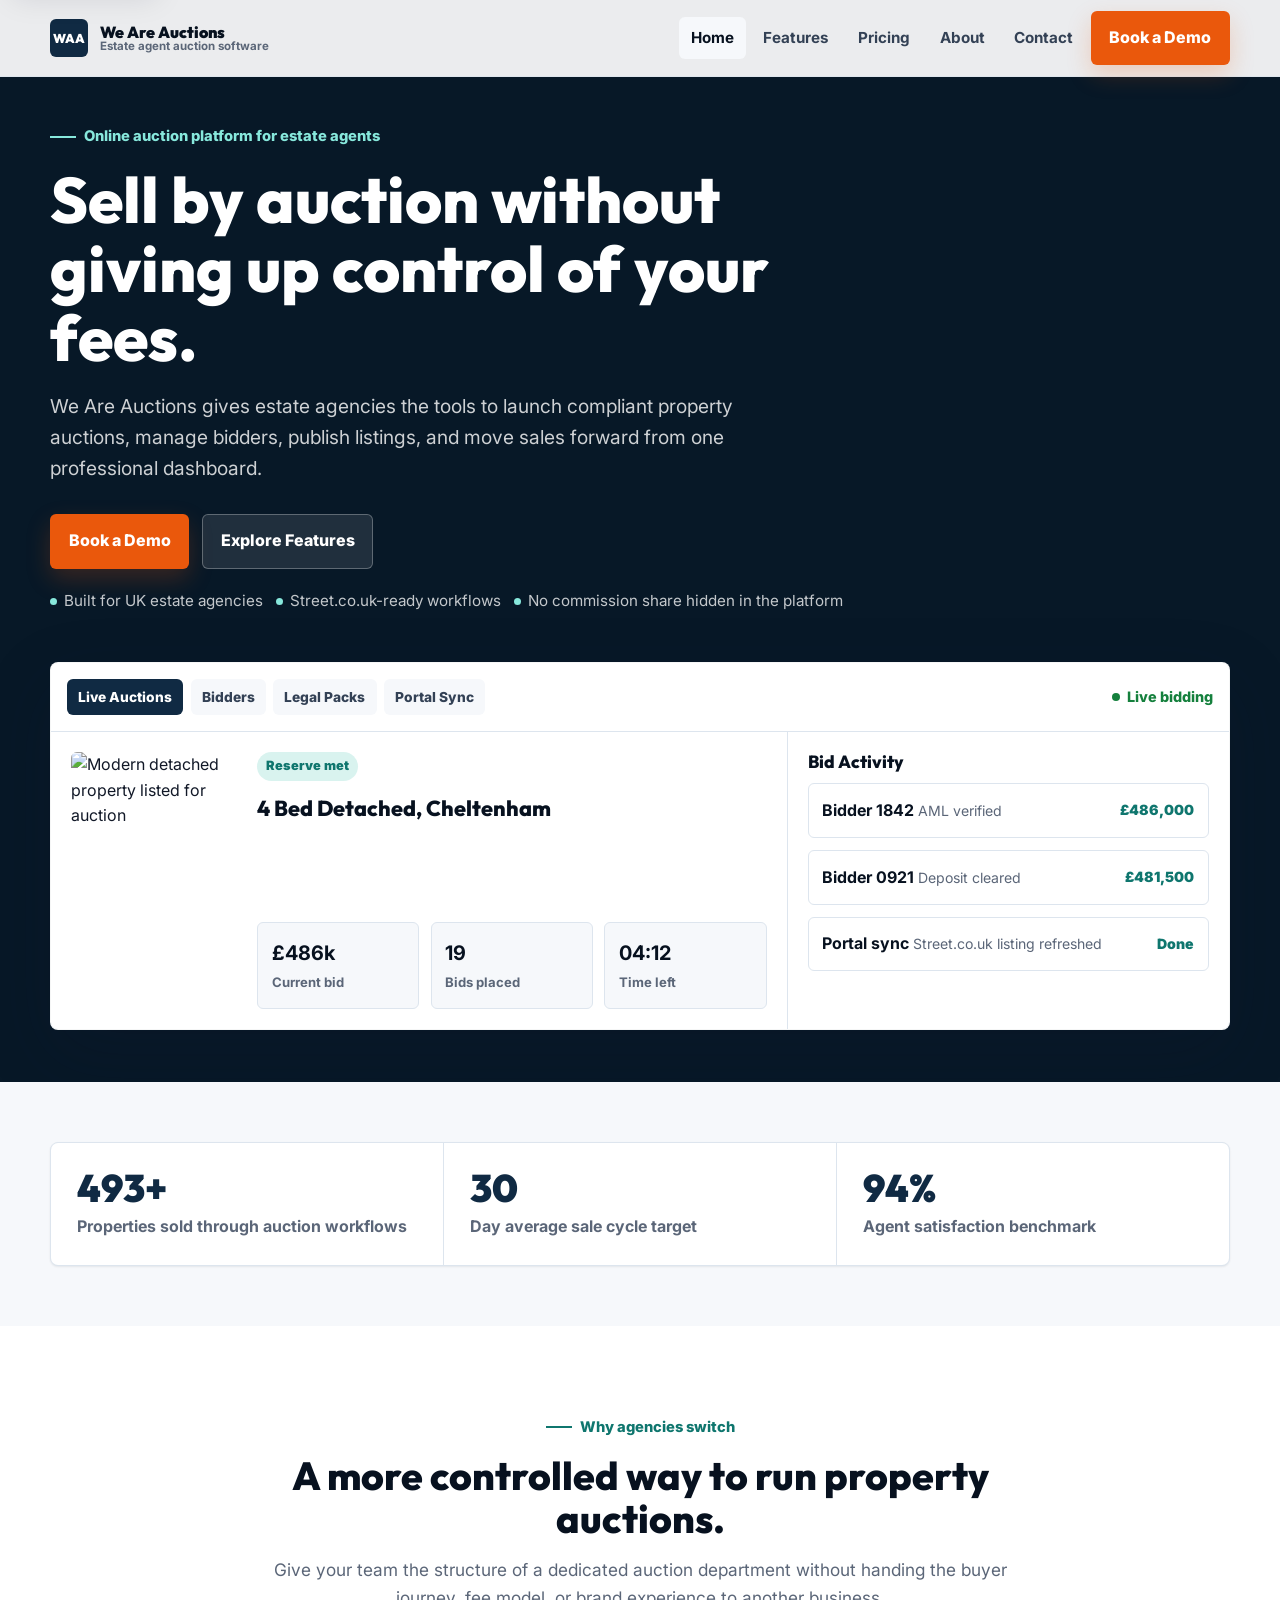
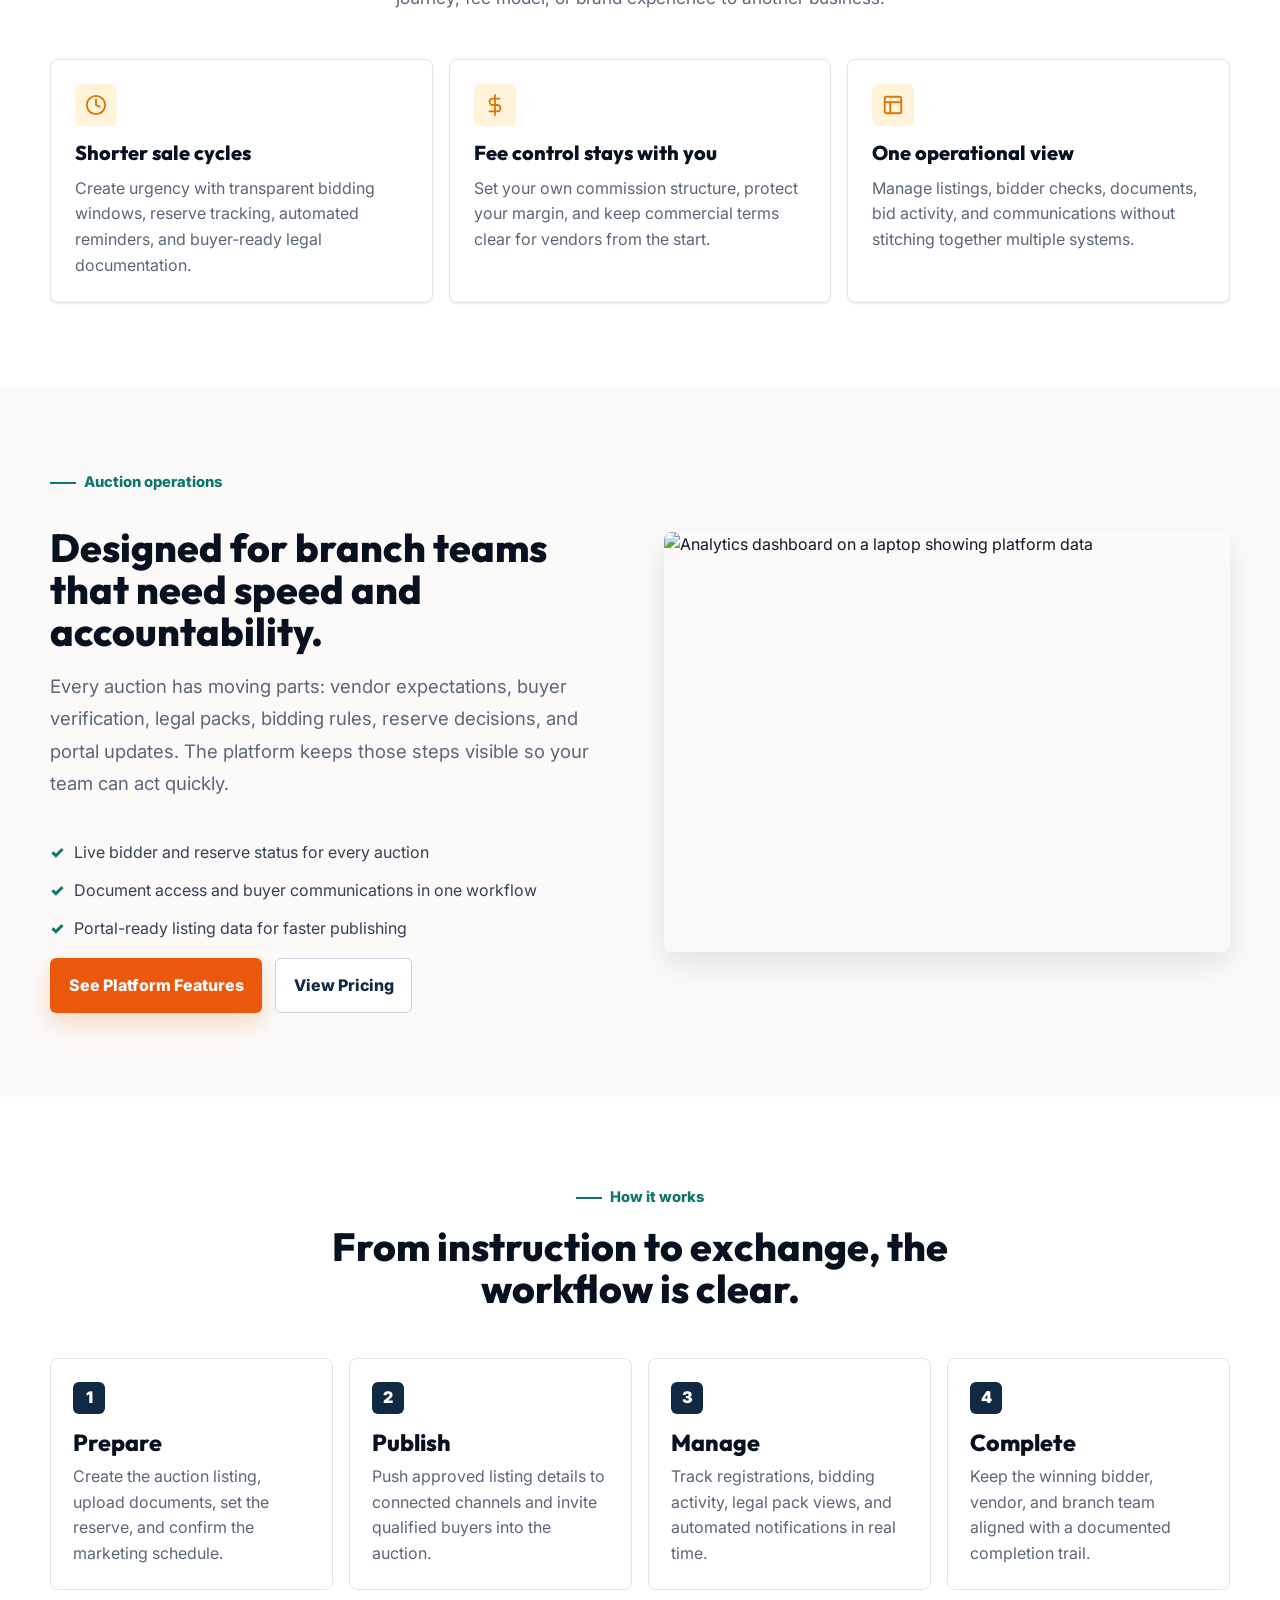
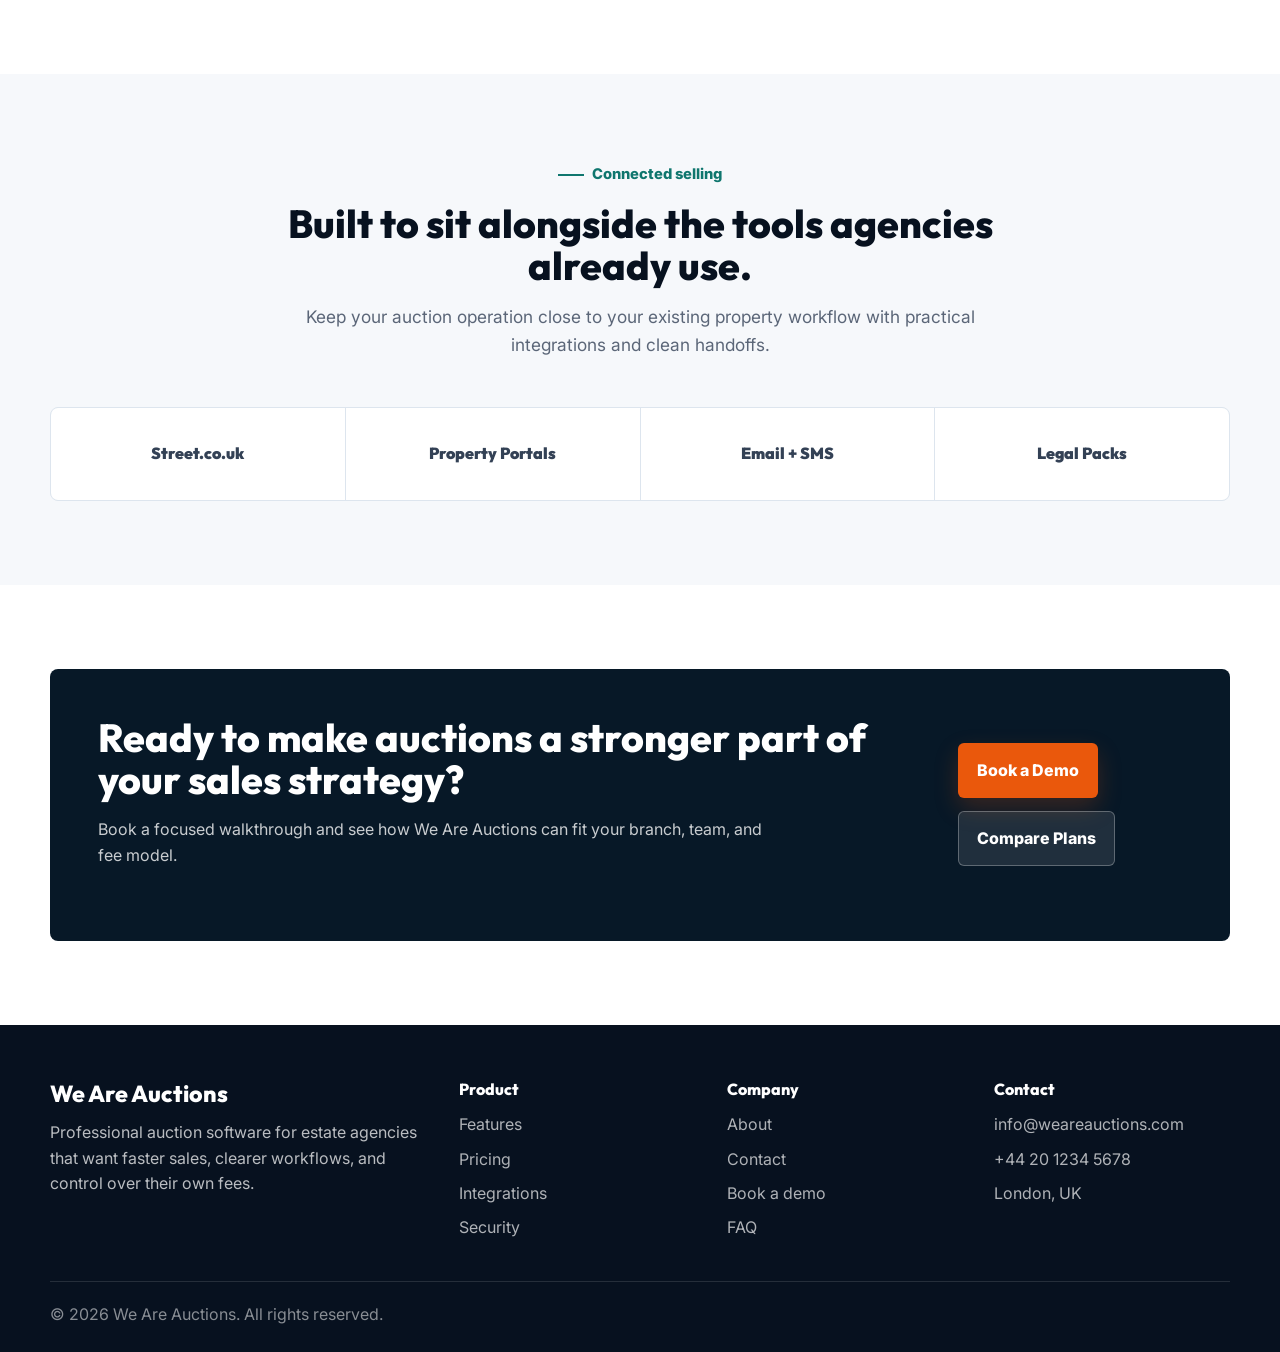
==== index.html @ 8d029fe8 "Redesign static website" ====
<!DOCTYPE html>
<html lang="en">
<head>
  <meta charset="UTF-8">
  <meta name="viewport" content="width=device-width, initial-scale=1.0">
  <meta name="description" content="We Are Auctions is a professional online auction platform for estate agents who want faster property sales, complete fee control, and simpler auction management.">
  <meta name="keywords" content="property auctions, estate agents, online auctions, real estate, property sales">
  <meta name="author" content="We Are Auctions">

  <meta property="og:type" content="website">
  <meta property="og:url" content="https://weareauctions.com/">
  <meta property="og:title" content="We Are Auctions - Property Auction Platform for Estate Agents">
  <meta property="og:description" content="Sell properties faster with an online auction platform built for modern estate agencies.">
  <meta property="og:image" content="https://weareauctions.com/assets/images/og-image.jpg">

  <meta name="twitter:card" content="summary_large_image">
  <meta name="twitter:title" content="We Are Auctions - Property Auction Platform">
  <meta name="twitter:description" content="Auction software for estate agents who want speed, control, and transparent fees.">
  <meta name="twitter:image" content="https://weareauctions.com/assets/images/og-image.jpg">

  <title>We Are Auctions - Property Auction Platform for Estate Agents</title>

  <link rel="icon" type="image/png" href="assets/images/favicon.png">
  <link rel="preconnect" href="https://fonts.googleapis.com">
  <link rel="preconnect" href="https://fonts.gstatic.com" crossorigin>
  <link href="https://fonts.googleapis.com/css2?family=Inter:wght@400;500;600;700;800&amp;family=Outfit:wght@700;800;900&amp;display=swap" rel="stylesheet">
  <link rel="stylesheet" href="assets/css/styles.css">
</head>
<body>
  <a class="skip-link" href="#main">Skip to content</a>

  <nav class="navbar" aria-label="Primary navigation">
    <div class="navbar-container">
      <a href="index.html" class="logo" aria-label="We Are Auctions home">
        <span class="logo-mark">WAA</span>
        <span class="logo-text">We Are Auctions <span>Estate agent auction software</span></span>
      </a>

      <button class="mobile-menu-toggle" aria-controls="primary-navigation" aria-expanded="false" aria-label="Open menu">
        <svg xmlns="http://www.w3.org/2000/svg" viewBox="0 0 24 24" fill="none" stroke="currentColor" stroke-width="2" stroke-linecap="round" stroke-linejoin="round" aria-hidden="true">
          <line x1="3" y1="6" x2="21" y2="6"></line>
          <line x1="3" y1="12" x2="21" y2="12"></line>
          <line x1="3" y1="18" x2="21" y2="18"></line>
        </svg>
      </button>

      <ul id="primary-navigation" class="nav-menu">
        <li class="nav-mobile-header">
          <a href="index.html" class="logo" aria-label="We Are Auctions home">
            <span class="logo-mark">WAA</span>
            <span class="logo-text">We Are Auctions <span>Estate agent auction software</span></span>
          </a>
          <button class="mobile-menu-close" aria-label="Close menu">
            <svg xmlns="http://www.w3.org/2000/svg" viewBox="0 0 24 24" fill="none" stroke="currentColor" stroke-width="2" stroke-linecap="round" stroke-linejoin="round" aria-hidden="true">
              <line x1="18" y1="6" x2="6" y2="18"></line>
              <line x1="6" y1="6" x2="18" y2="18"></line>
            </svg>
          </button>
        </li>
        <li><a href="index.html" class="nav-link" aria-current="page">Home</a></li>
        <li><a href="features.html" class="nav-link">Features</a></li>
        <li><a href="pricing.html" class="nav-link">Pricing</a></li>
        <li><a href="about.html" class="nav-link">About</a></li>
        <li><a href="contact.html" class="nav-link">Contact</a></li>
        <li><a href="contact.html" class="cta-button">Book a Demo</a></li>
      </ul>
    </div>
  </nav>

  <main id="main">
    <section class="hero home-hero">
      <div class="container">
        <div class="hero-copy">
          <span class="eyebrow">Online auction platform for estate agents</span>
          <h1>Sell by auction without giving up control of your fees.</h1>
          <p>We Are Auctions gives estate agencies the tools to launch compliant property auctions, manage bidders, publish listings, and move sales forward from one professional dashboard.</p>
          <div class="button-row hero-actions">
            <a href="contact.html" class="btn-primary">Book a Demo</a>
            <a href="features.html" class="btn-secondary on-dark">Explore Features</a>
          </div>
          <div class="hero-proof" aria-label="Platform highlights">
            <span>Built for UK estate agencies</span>
            <span>Street.co.uk-ready workflows</span>
            <span>No commission share hidden in the platform</span>
          </div>
        </div>

        <div class="auction-console reveal" aria-label="Auction management dashboard preview">
          <div class="console-topbar">
            <div class="console-tabs" aria-label="Dashboard tabs">
              <span class="console-tab active">Live Auctions</span>
              <span class="console-tab">Bidders</span>
              <span class="console-tab">Legal Packs</span>
              <span class="console-tab">Portal Sync</span>
            </div>
            <span class="console-status">Live bidding</span>
          </div>
          <div class="console-grid">
            <div class="console-panel">
              <div class="property-summary">
                <img src="https://images.unsplash.com/photo-1564013799919-ab600027ffc6?auto=format&amp;fit=crop&amp;w=700&amp;q=80" alt="Modern detached property listed for auction" loading="lazy">
                <div class="property-meta">
                  <span class="status-pill">Reserve met</span>
                  <div>
                    <h3>4 Bed Detached, Cheltenham</h3>
                    <p class="lead">28 verified bidders watching. Legal pack approved and buyer reminders scheduled.</p>
                  </div>
                  <div class="console-metrics">
                    <div class="console-metric">
                      <strong>£486k</strong>
                      <span>Current bid</span>
                    </div>
                    <div class="console-metric">
                      <strong>19</strong>
                      <span>Bids placed</span>
                    </div>
                    <div class="console-metric">
                      <strong>04:12</strong>
                      <span>Time left</span>
                    </div>
                  </div>
                </div>
              </div>
            </div>
            <div class="console-panel">
              <div class="bid-feed">
                <h3>Bid Activity</h3>
                <div class="bid-row">
                  <div>
                    <strong>Bidder 1842</strong>
                    <span>AML verified</span>
                  </div>
                  <span class="amount">£486,000</span>
                </div>
                <div class="bid-row">
                  <div>
                    <strong>Bidder 0921</strong>
                    <span>Deposit cleared</span>
                  </div>
                  <span class="amount">£481,500</span>
                </div>
                <div class="bid-row">
                  <div>
                    <strong>Portal sync</strong>
                    <span>Street.co.uk listing refreshed</span>
                  </div>
                  <span class="amount">Done</span>
                </div>
              </div>
            </div>
          </div>
        </div>
      </div>
    </section>

    <section class="section-tight section-soft" aria-label="Performance highlights">
      <div class="container">
        <div class="metrics-strip">
          <div class="stat-item">
            <span class="stat-number" data-count="500" data-suffix="+">0</span>
            <span class="stat-label">Properties sold through auction workflows</span>
          </div>
          <div class="stat-item">
            <span class="stat-number" data-count="30">0</span>
            <span class="stat-label">Day average sale cycle target</span>
          </div>
          <div class="stat-item">
            <span class="stat-number" data-count="95" data-suffix="%">0</span>
            <span class="stat-label">Agent satisfaction benchmark</span>
          </div>
        </div>
      </div>
    </section>

    <section class="section">
      <div class="container">
        <div class="section-header">
          <span class="eyebrow">Why agencies switch</span>
          <h2>A more controlled way to run property auctions.</h2>
          <p>Give your team the structure of a dedicated auction department without handing the buyer journey, fee model, or brand experience to another business.</p>
        </div>

        <div class="value-props">
          <article class="value-card">
            <div class="value-icon" aria-hidden="true">
              <svg xmlns="http://www.w3.org/2000/svg" viewBox="0 0 24 24" fill="none" stroke="currentColor" stroke-width="2" stroke-linecap="round" stroke-linejoin="round">
                <circle cx="12" cy="12" r="10"></circle>
                <polyline points="12 6 12 12 16 14"></polyline>
              </svg>
            </div>
            <h3>Shorter sale cycles</h3>
            <p>Create urgency with transparent bidding windows, reserve tracking, automated reminders, and buyer-ready legal documentation.</p>
          </article>

          <article class="value-card">
            <div class="value-icon" aria-hidden="true">
              <svg xmlns="http://www.w3.org/2000/svg" viewBox="0 0 24 24" fill="none" stroke="currentColor" stroke-width="2" stroke-linecap="round" stroke-linejoin="round">
                <line x1="12" y1="1" x2="12" y2="23"></line>
                <path d="M17 5H9.5a3.5 3.5 0 0 0 0 7h5a3.5 3.5 0 0 1 0 7H6"></path>
              </svg>
            </div>
            <h3>Fee control stays with you</h3>
            <p>Set your own commission structure, protect your margin, and keep commercial terms clear for vendors from the start.</p>
          </article>

          <article class="value-card">
            <div class="value-icon" aria-hidden="true">
              <svg xmlns="http://www.w3.org/2000/svg" viewBox="0 0 24 24" fill="none" stroke="currentColor" stroke-width="2" stroke-linecap="round" stroke-linejoin="round">
                <rect x="3" y="3" width="18" height="18" rx="2"></rect>
                <line x1="3" y1="9" x2="21" y2="9"></line>
                <line x1="9" y1="21" x2="9" y2="9"></line>
              </svg>
            </div>
            <h3>One operational view</h3>
            <p>Manage listings, bidder checks, documents, bid activity, and communications without stitching together multiple systems.</p>
          </article>
        </div>
      </div>
    </section>

    <section class="section section-warm">
      <div class="container">
        <div class="split-grid">
          <div class="stack">
            <span class="eyebrow">Auction operations</span>
            <h2>Designed for branch teams that need speed and accountability.</h2>
            <p class="lead">Every auction has moving parts: vendor expectations, buyer verification, legal packs, bidding rules, reserve decisions, and portal updates. The platform keeps those steps visible so your team can act quickly.</p>
            <ul class="proof-list">
              <li>Live bidder and reserve status for every auction</li>
              <li>Document access and buyer communications in one workflow</li>
              <li>Portal-ready listing data for faster publishing</li>
            </ul>
            <div class="button-row">
              <a href="features.html" class="btn-primary">See Platform Features</a>
              <a href="pricing.html" class="btn-secondary">View Pricing</a>
            </div>
          </div>
          <div class="image-frame reveal">
            <img src="https://images.unsplash.com/photo-1551288049-bebda4e38f71?auto=format&amp;fit=crop&amp;w=1000&amp;q=80" alt="Analytics dashboard on a laptop showing platform data" loading="lazy">
          </div>
        </div>
      </div>
    </section>

    <section class="section">
      <div class="container">
        <div class="section-header">
          <span class="eyebrow">How it works</span>
          <h2>From instruction to exchange, the workflow is clear.</h2>
        </div>

        <div class="process-grid">
          <article class="process-step">
            <h3>Prepare</h3>
            <p>Create the auction listing, upload documents, set the reserve, and confirm the marketing schedule.</p>
          </article>
          <article class="process-step">
            <h3>Publish</h3>
            <p>Push approved listing details to connected channels and invite qualified buyers into the auction.</p>
          </article>
          <article class="process-step">
            <h3>Manage</h3>
            <p>Track registrations, bidding activity, legal pack views, and automated notifications in real time.</p>
          </article>
          <article class="process-step">
            <h3>Complete</h3>
            <p>Keep the winning bidder, vendor, and branch team aligned with a documented completion trail.</p>
          </article>
        </div>
      </div>
    </section>

    <section class="section section-soft">
      <div class="container">
        <div class="section-header">
          <span class="eyebrow">Connected selling</span>
          <h2>Built to sit alongside the tools agencies already use.</h2>
          <p>Keep your auction operation close to your existing property workflow with practical integrations and clean handoffs.</p>
        </div>
        <div class="logo-row" aria-label="Integration areas">
          <div class="logo-tile">Street.co.uk</div>
          <div class="logo-tile">Property Portals</div>
          <div class="logo-tile">Email + SMS</div>
          <div class="logo-tile">Legal Packs</div>
        </div>
      </div>
    </section>

    <section class="section">
      <div class="container">
        <div class="cta-band split">
          <div>
            <h2>Ready to make auctions a stronger part of your sales strategy?</h2>
            <p>Book a focused walkthrough and see how We Are Auctions can fit your branch, team, and fee model.</p>
          </div>
          <div class="button-row">
            <a href="contact.html" class="btn-primary">Book a Demo</a>
            <a href="pricing.html" class="btn-secondary on-dark">Compare Plans</a>
          </div>
        </div>
      </div>
    </section>
  </main>

  <footer>
    <div class="footer-container">
      <div class="footer-content">
        <div class="footer-brand">
          <h3>We Are Auctions</h3>
          <p>Professional auction software for estate agencies that want faster sales, clearer workflows, and control over their own fees.</p>
        </div>

        <div class="footer-section">
          <h4>Product</h4>
          <ul class="footer-links">
            <li><a href="features.html">Features</a></li>
            <li><a href="pricing.html">Pricing</a></li>
            <li><a href="features.html#integrations">Integrations</a></li>
            <li><a href="features.html#security">Security</a></li>
          </ul>
        </div>

        <div class="footer-section">
          <h4>Company</h4>
          <ul class="footer-links">
            <li><a href="about.html">About</a></li>
            <li><a href="contact.html">Contact</a></li>
            <li><a href="contact.html">Book a demo</a></li>
            <li><a href="pricing.html#faq">FAQ</a></li>
          </ul>
        </div>

        <div class="footer-section">
          <h4>Contact</h4>
          <ul class="footer-links">
            <li><a href="mailto:info@weareauctions.com">info@weareauctions.com</a></li>
            <li><a href="tel:+442012345678">+44 20 1234 5678</a></li>
            <li><a href="contact.html">London, UK</a></li>
          </ul>
        </div>
      </div>

      <div class="footer-bottom">
        <p>&copy; 2026 We Are Auctions. All rights reserved.</p>
      </div>
    </div>
  </footer>

  <script src="assets/js/main.js"></script>
</body>
</html>
---- assets/css/styles.css ----
/* ===================================
   We Are Auctions - Redesigned Website
   =================================== */

:root {
  --ink: #111827;
  --ink-strong: #07111f;
  --muted: #5b6678;
  --muted-strong: #334155;
  --surface: #ffffff;
  --surface-soft: #f6f8fb;
  --surface-warm: #fbfaf8;
  --line: #dde5ee;
  --line-strong: #c8d3df;
  --navy: #102a43;
  --navy-deep: #071827;
  --blue: #2563eb;
  --teal: #0f766e;
  --teal-soft: #d9f3ef;
  --amber: #d97706;
  --amber-soft: #fff4da;
  --coral: #ea580c;
  --danger: #dc2626;
  --success: #15803d;
  --shadow-sm: 0 1px 2px rgba(15, 23, 42, 0.08);
  --shadow-md: 0 12px 30px rgba(15, 23, 42, 0.10);
  --shadow-lg: 0 24px 70px rgba(15, 23, 42, 0.18);
  --radius: 8px;
  --radius-sm: 6px;
  --container: 1180px;
}

* {
  box-sizing: border-box;
}

html {
  scroll-behavior: smooth;
}

body {
  margin: 0;
  background: var(--surface);
  color: var(--ink);
  font-family: "Inter", -apple-system, BlinkMacSystemFont, "Segoe UI", sans-serif;
  font-size: 16px;
  line-height: 1.6;
  overflow-x: hidden;
}

body.menu-open {
  overflow: hidden;
}

img,
svg {
  display: block;
}

img {
  max-width: 100%;
  height: auto;
}

a {
  color: inherit;
}

button,
input,
textarea {
  font: inherit;
}

:focus-visible {
  outline: 3px solid rgba(37, 99, 235, 0.45);
  outline-offset: 3px;
}

h1,
h2,
h3,
h4,
h5,
h6 {
  margin: 0;
  color: var(--ink-strong);
  font-family: "Outfit", "Inter", sans-serif;
  font-weight: 800;
  line-height: 1.08;
}

h1 {
  max-width: 880px;
  font-size: 4rem;
}

h2 {
  font-size: 2.45rem;
}

h3 {
  font-size: 1.45rem;
}

p {
  margin: 0;
}

ul,
ol {
  margin: 0;
  padding: 0;
}

.skip-link {
  position: fixed;
  top: 0.75rem;
  left: 0.75rem;
  z-index: 2000;
  transform: translateY(-150%);
  background: var(--surface);
  color: var(--ink);
  padding: 0.75rem 1rem;
  border: 1px solid var(--line);
  border-radius: var(--radius-sm);
  box-shadow: var(--shadow-md);
}

.skip-link:focus {
  transform: translateY(0);
}

.container {
  width: min(100% - 2rem, var(--container));
  margin: 0 auto;
}

.section {
  padding: 5.25rem 0;
}

.section-tight {
  padding: 3.75rem 0;
}

.section-soft {
  background: var(--surface-soft);
}

.section-warm {
  background: var(--surface-warm);
}

.section-dark {
  background: var(--navy-deep);
  color: rgba(255, 255, 255, 0.82);
}

.section-dark h2,
.section-dark h3 {
  color: #ffffff;
}

.section-header {
  max-width: 760px;
  margin: 0 auto 3rem;
  text-align: center;
}

.section-header.align-left {
  margin-right: 0;
  margin-left: 0;
  text-align: left;
}

.section-header p {
  margin-top: 1rem;
  color: var(--muted);
  font-size: 1.08rem;
}

.section-dark .section-header p {
  color: rgba(255, 255, 255, 0.72);
}

.eyebrow {
  display: inline-flex;
  align-items: center;
  gap: 0.5rem;
  margin-bottom: 1rem;
  color: var(--teal);
  font-size: 0.92rem;
  font-weight: 800;
}

.eyebrow::before {
  content: "";
  width: 26px;
  height: 2px;
  background: currentColor;
}

.hero .eyebrow,
.page-hero .eyebrow,
.section-dark .eyebrow {
  color: #87e8dc;
}

.lead {
  color: var(--muted);
  font-size: 1.16rem;
  line-height: 1.75;
}

.text-center {
  text-align: center;
}

.narrow {
  max-width: 760px;
}

.stack {
  display: grid;
  gap: 1rem;
}

.button-row {
  display: flex;
  flex-wrap: wrap;
  gap: 0.8rem;
}

.btn-primary,
.btn-secondary,
.btn-quiet,
.cta-button,
.submit-button {
  min-height: 44px;
  display: inline-flex;
  align-items: center;
  justify-content: center;
  gap: 0.5rem;
  border-radius: var(--radius-sm);
  border: 1px solid transparent;
  padding: 0.85rem 1.1rem;
  font-weight: 800;
  text-decoration: none;
  cursor: pointer;
  transition: transform 180ms ease, box-shadow 180ms ease, background-color 180ms ease, border-color 180ms ease, color 180ms ease;
}

.btn-primary,
.cta-button,
.submit-button {
  background: var(--coral);
  color: #ffffff;
  box-shadow: 0 10px 24px rgba(234, 88, 12, 0.22);
}

.btn-primary:hover,
.cta-button:hover,
.submit-button:hover {
  transform: translateY(-1px);
  background: #c84b0b;
  box-shadow: 0 14px 30px rgba(234, 88, 12, 0.28);
}

.btn-secondary {
  background: #ffffff;
  color: var(--navy);
  border-color: var(--line-strong);
}

.btn-secondary:hover {
  transform: translateY(-1px);
  border-color: var(--blue);
  color: var(--blue);
  box-shadow: var(--shadow-sm);
}

.btn-secondary.on-dark {
  background: rgba(255, 255, 255, 0.1);
  color: #ffffff;
  border-color: rgba(255, 255, 255, 0.28);
}

.btn-secondary.on-dark:hover {
  background: rgba(255, 255, 255, 0.16);
  color: #ffffff;
  border-color: rgba(255, 255, 255, 0.48);
}

.btn-quiet {
  background: transparent;
  color: var(--blue);
  border-color: transparent;
  padding-right: 0;
  padding-left: 0;
}

.btn-quiet:hover {
  color: var(--navy);
}

/* Navigation */
.navbar {
  position: fixed;
  inset: 0 0 auto;
  z-index: 1000;
  background: rgba(255, 255, 255, 0.92);
  border-bottom: 1px solid rgba(221, 229, 238, 0.85);
  backdrop-filter: blur(16px);
  transition: box-shadow 180ms ease, background-color 180ms ease;
}

.navbar.scrolled {
  background: rgba(255, 255, 255, 0.97);
  box-shadow: 0 8px 24px rgba(15, 23, 42, 0.08);
}

.navbar-container {
  width: min(100% - 2rem, var(--container));
  min-height: 76px;
  margin: 0 auto;
  display: flex;
  align-items: center;
  justify-content: space-between;
  gap: 2rem;
}

.logo {
  display: inline-flex;
  align-items: center;
  gap: 0.75rem;
  color: var(--ink-strong);
  font-family: "Outfit", "Inter", sans-serif;
  font-weight: 900;
  text-decoration: none;
  white-space: nowrap;
}

.logo-mark {
  width: 38px;
  height: 38px;
  display: inline-grid;
  place-items: center;
  border-radius: var(--radius-sm);
  background: var(--navy);
  color: #ffffff;
  font-size: 0.8rem;
}

.logo-text {
  display: grid;
  line-height: 1.05;
}

.logo-text span:last-child {
  color: var(--muted);
  font-family: "Inter", sans-serif;
  font-size: 0.72rem;
  font-weight: 700;
}

.nav-menu {
  display: flex;
  align-items: center;
  gap: 0.35rem;
  list-style: none;
}

.nav-link {
  display: inline-flex;
  align-items: center;
  min-height: 42px;
  padding: 0.5rem 0.75rem;
  border-radius: var(--radius-sm);
  color: var(--muted-strong);
  font-size: 0.95rem;
  font-weight: 700;
  text-decoration: none;
  transition: background-color 180ms ease, color 180ms ease;
}

.nav-link:hover,
.nav-link[aria-current="page"] {
  background: var(--surface-soft);
  color: var(--ink-strong);
}

.nav-mobile-header {
  display: none;
}

.mobile-menu-toggle,
.mobile-menu-close {
  display: none;
  width: 44px;
  height: 44px;
  align-items: center;
  justify-content: center;
  border: 1px solid var(--line);
  border-radius: var(--radius-sm);
  background: #ffffff;
  color: var(--ink);
  cursor: pointer;
}

.mobile-menu-toggle svg,
.mobile-menu-close svg {
  width: 22px;
  height: 22px;
}

/* Hero */
.hero,
.page-hero {
  position: relative;
  overflow: hidden;
  background: var(--navy-deep);
  color: rgba(255, 255, 255, 0.82);
}

.hero::before,
.page-hero::before {
  content: "";
  position: absolute;
  inset: 0;
  background-position: center;
  background-size: cover;
  opacity: 0.34;
}

.hero::after,
.page-hero::after {
  content: "";
  position: absolute;
  inset: 0;
  background: linear-gradient(90deg, rgba(7, 24, 39, 0.96), rgba(7, 24, 39, 0.78) 54%, rgba(7, 24, 39, 0.58));
}

.home-hero::before {
  background-image: url("https://images.unsplash.com/photo-1600585154340-be6161a56a0c?auto=format&fit=crop&w=1800&q=80");
}

.features-hero::before {
  background-image: url("https://images.unsplash.com/photo-1551288049-bebda4e38f71?auto=format&fit=crop&w=1800&q=80");
}

.pricing-hero::before {
  background-image: url("https://images.unsplash.com/photo-1554224155-6726b3ff858f?auto=format&fit=crop&w=1800&q=80");
}

.about-hero::before {
  background-image: url("https://images.unsplash.com/photo-1600880292203-757bb62b4baf?auto=format&fit=crop&w=1800&q=80");
}

.contact-hero::before {
  background-image: url("https://images.unsplash.com/photo-1497366754035-f200968a6e72?auto=format&fit=crop&w=1800&q=80");
}

.hero {
  min-height: 88vh;
  padding: 7.5rem 0 3.25rem;
  display: flex;
  align-items: center;
}

.page-hero {
  min-height: 50vh;
  padding: 8.5rem 0 4rem;
  display: flex;
  align-items: end;
}

.hero .container,
.page-hero .container {
  position: relative;
  z-index: 1;
}

.hero-copy,
.page-hero-copy {
  max-width: 830px;
}

.hero h1,
.page-hero h1 {
  color: #ffffff;
}

.hero p,
.page-hero p {
  max-width: 710px;
  margin-top: 1.2rem;
  color: rgba(255, 255, 255, 0.80);
  font-size: 1.2rem;
}

.hero-actions {
  margin-top: 1.9rem;
}

.hero-proof {
  display: flex;
  flex-wrap: wrap;
  gap: 0.8rem;
  margin-top: 1.3rem;
  color: rgba(255, 255, 255, 0.76);
  font-size: 0.95rem;
}

.hero-proof span {
  display: inline-flex;
  align-items: center;
  gap: 0.45rem;
}

.hero-proof span::before {
  content: "";
  width: 7px;
  height: 7px;
  border-radius: 999px;
  background: #87e8dc;
}

.auction-console {
  margin-top: 3rem;
  overflow: hidden;
  border: 1px solid rgba(255, 255, 255, 0.18);
  border-radius: var(--radius);
  background: rgba(255, 255, 255, 0.95);
  color: var(--ink);
  box-shadow: var(--shadow-lg);
}

.console-topbar {
  display: flex;
  align-items: center;
  justify-content: space-between;
  gap: 1rem;
  padding: 1rem;
  border-bottom: 1px solid var(--line);
  background: #ffffff;
}

.console-tabs {
  display: flex;
  flex-wrap: wrap;
  gap: 0.45rem;
}

.console-tab {
  padding: 0.45rem 0.7rem;
  border-radius: var(--radius-sm);
  background: var(--surface-soft);
  color: var(--muted-strong);
  font-size: 0.86rem;
  font-weight: 800;
}

.console-tab.active {
  background: var(--navy);
  color: #ffffff;
}

.console-status {
  display: inline-flex;
  align-items: center;
  gap: 0.45rem;
  color: var(--success);
  font-size: 0.9rem;
  font-weight: 800;
}

.console-status::before {
  content: "";
  width: 8px;
  height: 8px;
  border-radius: 999px;
  background: currentColor;
}

.console-grid {
  display: grid;
  grid-template-columns: 1.25fr 0.75fr;
  gap: 1px;
  background: var(--line);
}

.console-panel {
  background: #ffffff;
  padding: 1.25rem;
}

.property-summary {
  display: grid;
  grid-template-columns: 170px 1fr;
  gap: 1rem;
  align-items: stretch;
}

.property-summary img {
  width: 100%;
  min-height: 160px;
  height: 100%;
  object-fit: cover;
  border-radius: var(--radius-sm);
}

.property-meta {
  display: grid;
  gap: 1rem;
}

.property-meta h3 {
  font-size: 1.35rem;
}

.status-pill {
  display: inline-flex;
  width: fit-content;
  align-items: center;
  border-radius: 999px;
  background: var(--teal-soft);
  color: var(--teal);
  padding: 0.25rem 0.55rem;
  font-size: 0.8rem;
  font-weight: 900;
}

.console-metrics {
  display: grid;
  grid-template-columns: repeat(3, 1fr);
  gap: 0.7rem;
}

.console-metric {
  padding: 0.85rem;
  border: 1px solid var(--line);
  border-radius: var(--radius-sm);
  background: var(--surface-soft);
}

.console-metric strong {
  display: block;
  color: var(--ink-strong);
  font-size: 1.25rem;
}

.console-metric span {
  color: var(--muted);
  font-size: 0.82rem;
  font-weight: 700;
}

.bid-feed {
  display: grid;
  gap: 0.75rem;
}

.bid-feed h3 {
  font-size: 1.1rem;
}

.bid-row {
  display: grid;
  grid-template-columns: 1fr auto;
  gap: 0.8rem;
  align-items: center;
  padding: 0.85rem;
  border: 1px solid var(--line);
  border-radius: var(--radius-sm);
}

.bid-row strong {
  color: var(--ink-strong);
}

.bid-row span {
  color: var(--muted);
  font-size: 0.88rem;
}

.bid-row .amount {
  color: var(--teal);
  font-weight: 900;
}

/* Shared Components */
.metrics-strip {
  display: grid;
  grid-template-columns: repeat(3, 1fr);
  gap: 1px;
  overflow: hidden;
  border: 1px solid var(--line);
  border-radius: var(--radius);
  background: var(--line);
  box-shadow: var(--shadow-sm);
}

.stat-item {
  background: #ffffff;
  padding: 1.6rem;
}

.stat-number {
  display: block;
  color: var(--navy);
  font-family: "Outfit", "Inter", sans-serif;
  font-size: 2.4rem;
  font-weight: 900;
  line-height: 1;
}

.stat-label {
  display: block;
  margin-top: 0.45rem;
  color: var(--muted);
  font-weight: 700;
}

.card-grid,
.value-props {
  display: grid;
  grid-template-columns: repeat(3, 1fr);
  gap: 1rem;
}

.feature-grid {
  display: grid;
  grid-template-columns: repeat(2, 1fr);
  gap: 1rem;
}

.value-card,
.feature-card,
.pricing-card,
.faq-item,
.contact-card,
.team-card,
.value-panel {
  border: 1px solid var(--line);
  border-radius: var(--radius);
  background: #ffffff;
  box-shadow: var(--shadow-sm);
}

.value-card,
.feature-card,
.value-panel {
  padding: 1.5rem;
}

.value-card,
.feature-card,
.pricing-card,
.team-card,
.stat-item,
.reveal {
  transition: opacity 520ms ease, transform 520ms ease, box-shadow 180ms ease, border-color 180ms ease;
}

.will-reveal {
  opacity: 0;
  transform: translateY(16px);
}

.will-reveal.visible {
  opacity: 1;
  transform: translateY(0);
}

.value-card:hover,
.feature-card:hover,
.pricing-card:hover,
.team-card:hover {
  border-color: var(--line-strong);
  box-shadow: var(--shadow-md);
}

.value-icon,
.feature-icon {
  width: 42px;
  height: 42px;
  display: grid;
  place-items: center;
  margin-bottom: 1rem;
  border-radius: var(--radius-sm);
  background: var(--amber-soft);
  color: var(--amber);
}

.feature-icon {
  background: var(--teal-soft);
  color: var(--teal);
}

.value-icon svg,
.feature-icon svg,
.info-icon svg {
  width: 22px;
  height: 22px;
}

.value-card h3,
.feature-card h3,
.value-panel h3 {
  font-size: 1.25rem;
}

.value-card p,
.feature-card p,
.value-panel p {
  margin-top: 0.75rem;
  color: var(--muted);
}

.split-grid {
  display: grid;
  grid-template-columns: 1fr 1fr;
  gap: 3rem;
  align-items: center;
}

.image-frame {
  overflow: hidden;
  border-radius: var(--radius);
  box-shadow: var(--shadow-md);
}

.image-frame img {
  width: 100%;
  min-height: 420px;
  object-fit: cover;
}

.proof-list {
  display: grid;
  gap: 0.8rem;
  margin-top: 1.5rem;
  list-style: none;
}

.proof-list li,
.pricing-features li {
  display: flex;
  gap: 0.65rem;
  color: var(--muted-strong);
}

.proof-list li::before,
.pricing-features li::before {
  content: "✓";
  flex: 0 0 auto;
  color: var(--teal);
  font-weight: 900;
}

.process-grid {
  display: grid;
  grid-template-columns: repeat(4, 1fr);
  gap: 1rem;
  counter-reset: step;
}

.process-step {
  position: relative;
  padding: 1.4rem;
  border: 1px solid var(--line);
  border-radius: var(--radius);
  background: #ffffff;
}

.process-step::before {
  counter-increment: step;
  content: counter(step);
  width: 32px;
  height: 32px;
  display: grid;
  place-items: center;
  margin-bottom: 1rem;
  border-radius: var(--radius-sm);
  background: var(--navy);
  color: #ffffff;
  font-weight: 900;
}

.process-step p {
  margin-top: 0.6rem;
  color: var(--muted);
}

.logo-row {
  display: grid;
  grid-template-columns: repeat(4, 1fr);
  gap: 1px;
  overflow: hidden;
  border: 1px solid var(--line);
  border-radius: var(--radius);
  background: var(--line);
}

.logo-tile {
  min-height: 92px;
  display: grid;
  place-items: center;
  background: #ffffff;
  color: var(--muted-strong);
  font-family: "Outfit", "Inter", sans-serif;
  font-weight: 900;
}

.cta-band {
  padding: 3rem;
  border-radius: var(--radius);
  background: var(--navy-deep);
  color: rgba(255, 255, 255, 0.78);
}

.cta-band h2 {
  color: #ffffff;
}

.cta-band p {
  max-width: 680px;
  margin: 1rem 0 1.5rem;
}

.cta-band.split {
  display: flex;
  align-items: center;
  justify-content: space-between;
  gap: 2rem;
}

/* Feature Page */
.feature-card {
  display: grid;
  grid-template-columns: auto 1fr;
  gap: 1rem;
  align-items: start;
}

.feature-card .feature-icon {
  margin: 0;
}

.feature-card h3 {
  margin-bottom: 0.65rem;
}

.feature-card p {
  margin: 0;
}

.capability-panel {
  display: grid;
  grid-template-columns: 0.85fr 1.15fr;
  gap: 3rem;
  align-items: start;
}

.capability-list {
  display: grid;
  gap: 0.8rem;
}

.capability-item {
  padding: 1.1rem;
  border: 1px solid rgba(255, 255, 255, 0.14);
  border-radius: var(--radius);
  background: rgba(255, 255, 255, 0.06);
}

.capability-item h3 {
  font-size: 1.12rem;
}

.capability-item p {
  margin-top: 0.45rem;
  color: rgba(255, 255, 255, 0.68);
}

/* Pricing */
.pricing-grid {
  display: grid;
  grid-template-columns: repeat(3, 1fr);
  gap: 1rem;
  align-items: stretch;
}

.pricing-card {
  position: relative;
  display: flex;
  flex-direction: column;
  padding: 1.5rem;
}

.pricing-card.featured {
  border-color: var(--blue);
  box-shadow: var(--shadow-md);
}

.pricing-badge {
  width: fit-content;
  margin-bottom: 0.9rem;
  border-radius: 999px;
  background: #eaf1ff;
  color: var(--blue);
  padding: 0.3rem 0.65rem;
  font-size: 0.8rem;
  font-weight: 900;
}

.pricing-card h3 {
  font-size: 1.5rem;
}

.pricing-price {
  margin-top: 1rem;
  color: var(--ink-strong);
  font-family: "Outfit", "Inter", sans-serif;
  font-size: 2.65rem;
  font-weight: 900;
  line-height: 1;
}

.pricing-period {
  margin-top: 0.35rem;
  color: var(--muted);
}

.pricing-features {
  display: grid;
  gap: 0.7rem;
  margin: 1.5rem 0;
  list-style: none;
}

.pricing-card .btn-primary,
.pricing-card .btn-secondary {
  width: 100%;
  margin-top: auto;
}

.table-wrap {
  overflow-x: auto;
  border: 1px solid var(--line);
  border-radius: var(--radius);
  background: #ffffff;
  box-shadow: var(--shadow-sm);
}

.comparison-table {
  width: 100%;
  min-width: 760px;
  border-collapse: collapse;
}

.comparison-table th,
.comparison-table td {
  padding: 1rem;
  border-bottom: 1px solid var(--line);
  text-align: center;
}

.comparison-table th:first-child,
.comparison-table td:first-child {
  text-align: left;
}

.comparison-table thead {
  background: var(--navy);
  color: #ffffff;
}

.comparison-table tbody tr:nth-child(even) {
  background: var(--surface-soft);
}

.comparison-table tbody tr:last-child td {
  border-bottom: 0;
}

.faq-list {
  display: grid;
  gap: 0.8rem;
  max-width: 820px;
  margin: 0 auto;
}

.faq-item {
  padding: 1rem 1.1rem;
}

.faq-item summary {
  cursor: pointer;
  color: var(--ink-strong);
  font-family: "Outfit", "Inter", sans-serif;
  font-size: 1.1rem;
  font-weight: 800;
}

.faq-item p {
  margin-top: 0.75rem;
  color: var(--muted);
}

/* About */
.values-grid,
.team-grid {
  display: grid;
  grid-template-columns: repeat(3, 1fr);
  gap: 1rem;
}

.value-panel {
  border-top: 4px solid var(--teal);
}

.value-panel:nth-child(2) {
  border-top-color: var(--amber);
}

.value-panel:nth-child(3) {
  border-top-color: var(--blue);
}

.team-card {
  overflow: hidden;
  text-align: left;
}

.team-card img {
  width: 100%;
  aspect-ratio: 4 / 3;
  object-fit: cover;
}

.team-card-content {
  padding: 1.25rem;
}

.team-card-content p {
  margin-top: 0.55rem;
  color: var(--muted);
}

.impact-grid {
  display: grid;
  grid-template-columns: repeat(4, 1fr);
  gap: 1px;
  overflow: hidden;
  border: 1px solid rgba(255, 255, 255, 0.14);
  border-radius: var(--radius);
  background: rgba(255, 255, 255, 0.14);
}

.impact-item {
  padding: 1.6rem;
  background: rgba(255, 255, 255, 0.06);
}

.impact-item strong {
  display: block;
  color: #ffffff;
  font-family: "Outfit", "Inter", sans-serif;
  font-size: 2rem;
  font-weight: 900;
}

.impact-item span {
  color: rgba(255, 255, 255, 0.72);
}

/* Contact */
.contact-grid {
  display: grid;
  grid-template-columns: 1.2fr 0.8fr;
  gap: 1.5rem;
  align-items: start;
}

.contact-card {
  padding: 1.5rem;
}

.contact-form {
  display: grid;
  gap: 1rem;
  margin-top: 1.5rem;
}

.form-row {
  display: grid;
  grid-template-columns: 1fr 1fr;
  gap: 1rem;
}

.form-group {
  display: grid;
  gap: 0.4rem;
}

.form-group label {
  color: var(--ink-strong);
  font-weight: 800;
}

.form-group input,
.form-group textarea {
  width: 100%;
  border: 1px solid var(--line-strong);
  border-radius: var(--radius-sm);
  background: #ffffff;
  color: var(--ink);
  padding: 0.85rem 0.9rem;
  transition: border-color 180ms ease, box-shadow 180ms ease;
}

.form-group input:focus,
.form-group textarea:focus {
  border-color: var(--blue);
  outline: none;
  box-shadow: 0 0 0 4px rgba(37, 99, 235, 0.12);
}

.form-group textarea {
  min-height: 150px;
  resize: vertical;
}

.form-error {
  display: none;
  color: var(--danger);
  font-size: 0.88rem;
}

.form-group.error input,
.form-group.error textarea {
  border-color: var(--danger);
}

.form-group.error .form-error {
  display: block;
}

.form-note {
  color: var(--muted);
  font-size: 0.9rem;
}

.submit-button {
  width: fit-content;
  border: 0;
}

.submit-button:disabled {
  cursor: not-allowed;
  opacity: 0.65;
  transform: none;
}

.spinner {
  display: none;
  width: 18px;
  height: 18px;
  border: 2px solid rgba(255, 255, 255, 0.35);
  border-top-color: #ffffff;
  border-radius: 999px;
  animation: spin 700ms linear infinite;
}

.submit-button.loading .spinner {
  display: inline-block;
}

.success-message {
  display: none;
  margin-top: 1rem;
  border-radius: var(--radius-sm);
  background: #e8f8ee;
  color: var(--success);
  padding: 0.9rem 1rem;
  font-weight: 800;
}

.success-message.show {
  display: block;
}

.contact-info-list {
  display: grid;
  gap: 1rem;
  margin-top: 1.5rem;
}

.info-item {
  display: grid;
  grid-template-columns: auto 1fr;
  gap: 0.9rem;
  align-items: start;
}

.info-icon {
  width: 42px;
  height: 42px;
  display: grid;
  place-items: center;
  border-radius: var(--radius-sm);
  background: var(--teal-soft);
  color: var(--teal);
}

.info-content h3,
.info-content h4 {
  font-size: 1rem;
}

.info-content p {
  color: var(--muted);
}

.contact-callout {
  margin-top: 1.5rem;
  padding: 1.2rem;
  border-radius: var(--radius);
  background: var(--surface-soft);
  border-left: 4px solid var(--amber);
}

.contact-callout p {
  margin: 0.55rem 0 1rem;
  color: var(--muted);
}

/* Footer */
footer {
  background: var(--ink-strong);
  color: rgba(255, 255, 255, 0.72);
  padding: 3.5rem 0 1.5rem;
}

.footer-container {
  width: min(100% - 2rem, var(--container));
  margin: 0 auto;
}

.footer-content {
  display: grid;
  grid-template-columns: 1.6fr repeat(3, 1fr);
  gap: 2rem;
}

.footer-brand h3,
.footer-section h4 {
  color: #ffffff;
}

.footer-brand p {
  max-width: 390px;
  margin-top: 0.9rem;
}

.footer-section h4 {
  margin-bottom: 0.9rem;
  font-size: 1rem;
}

.footer-links {
  display: grid;
  gap: 0.55rem;
  list-style: none;
}

.footer-links a {
  color: rgba(255, 255, 255, 0.68);
  text-decoration: none;
}

.footer-links a:hover {
  color: #ffffff;
}

.footer-bottom {
  margin-top: 2.5rem;
  padding-top: 1.25rem;
  border-top: 1px solid rgba(255, 255, 255, 0.12);
  color: rgba(255, 255, 255, 0.52);
}

@keyframes spin {
  to {
    transform: rotate(360deg);
  }
}

@media (max-width: 1024px) {
  h1 {
    font-size: 3.1rem;
  }

  h2 {
    font-size: 2.1rem;
  }

  .hero {
    min-height: auto;
  }

  .console-grid,
  .split-grid,
  .capability-panel,
  .contact-grid {
    grid-template-columns: 1fr;
  }

  .pricing-grid,
  .values-grid,
  .team-grid,
  .card-grid,
  .value-props {
    grid-template-columns: 1fr;
  }

  .process-grid,
  .impact-grid {
    grid-template-columns: repeat(2, 1fr);
  }
}

@media (max-width: 820px) {
  .mobile-menu-toggle {
    display: inline-flex;
  }

  .nav-menu {
    position: fixed;
    top: 0;
    right: 0;
    width: min(88vw, 360px);
    height: 100vh;
    display: grid;
    align-content: start;
    gap: 0.35rem;
    padding: 1rem;
    background: #ffffff;
    box-shadow: -20px 0 50px rgba(15, 23, 42, 0.18);
    transform: translateX(110%);
    transition: transform 220ms ease;
  }

  .nav-menu.active {
    transform: translateX(0);
  }

  .nav-mobile-header {
    display: flex;
    align-items: center;
    justify-content: space-between;
    margin-bottom: 1rem;
  }

  .mobile-menu-close {
    display: inline-flex;
  }

  .nav-menu .cta-button {
    width: 100%;
    margin-top: 0.5rem;
  }

  .nav-link {
    width: 100%;
  }

  .metrics-strip,
  .feature-grid,
  .logo-row,
  .property-summary,
  .form-row {
    grid-template-columns: 1fr;
  }

  .console-metrics {
    grid-template-columns: 1fr;
  }

  .hero {
    padding-top: 7rem;
  }

  .page-hero {
    min-height: 44vh;
    padding-top: 7rem;
  }

  .auction-console {
    margin-top: 2rem;
  }
}

@media (max-width: 560px) {
  body {
    font-size: 15px;
  }

  h1 {
    font-size: 2.35rem;
  }

  h2 {
    font-size: 1.85rem;
  }

  .container,
  .navbar-container,
  .footer-container {
    width: min(100% - 1.25rem, var(--container));
  }

  .section {
    padding: 4rem 0;
  }

  .button-row,
  .hero-actions {
    flex-direction: column;
  }

  .btn-primary,
  .btn-secondary,
  .cta-button,
  .submit-button {
    width: 100%;
  }

  .hero-proof {
    display: grid;
  }

  .process-grid,
  .impact-grid {
    grid-template-columns: 1fr;
  }

  .cta-band,
  .cta-band.split {
    display: grid;
    padding: 1.5rem;
  }

  .footer-content {
    grid-template-columns: 1fr;
  }
}

@media (prefers-reduced-motion: reduce) {
  *,
  *::before,
  *::after {
    scroll-behavior: auto !important;
    animation-duration: 0.01ms !important;
    animation-iteration-count: 1 !important;
    transition-duration: 0.01ms !important;
  }
}
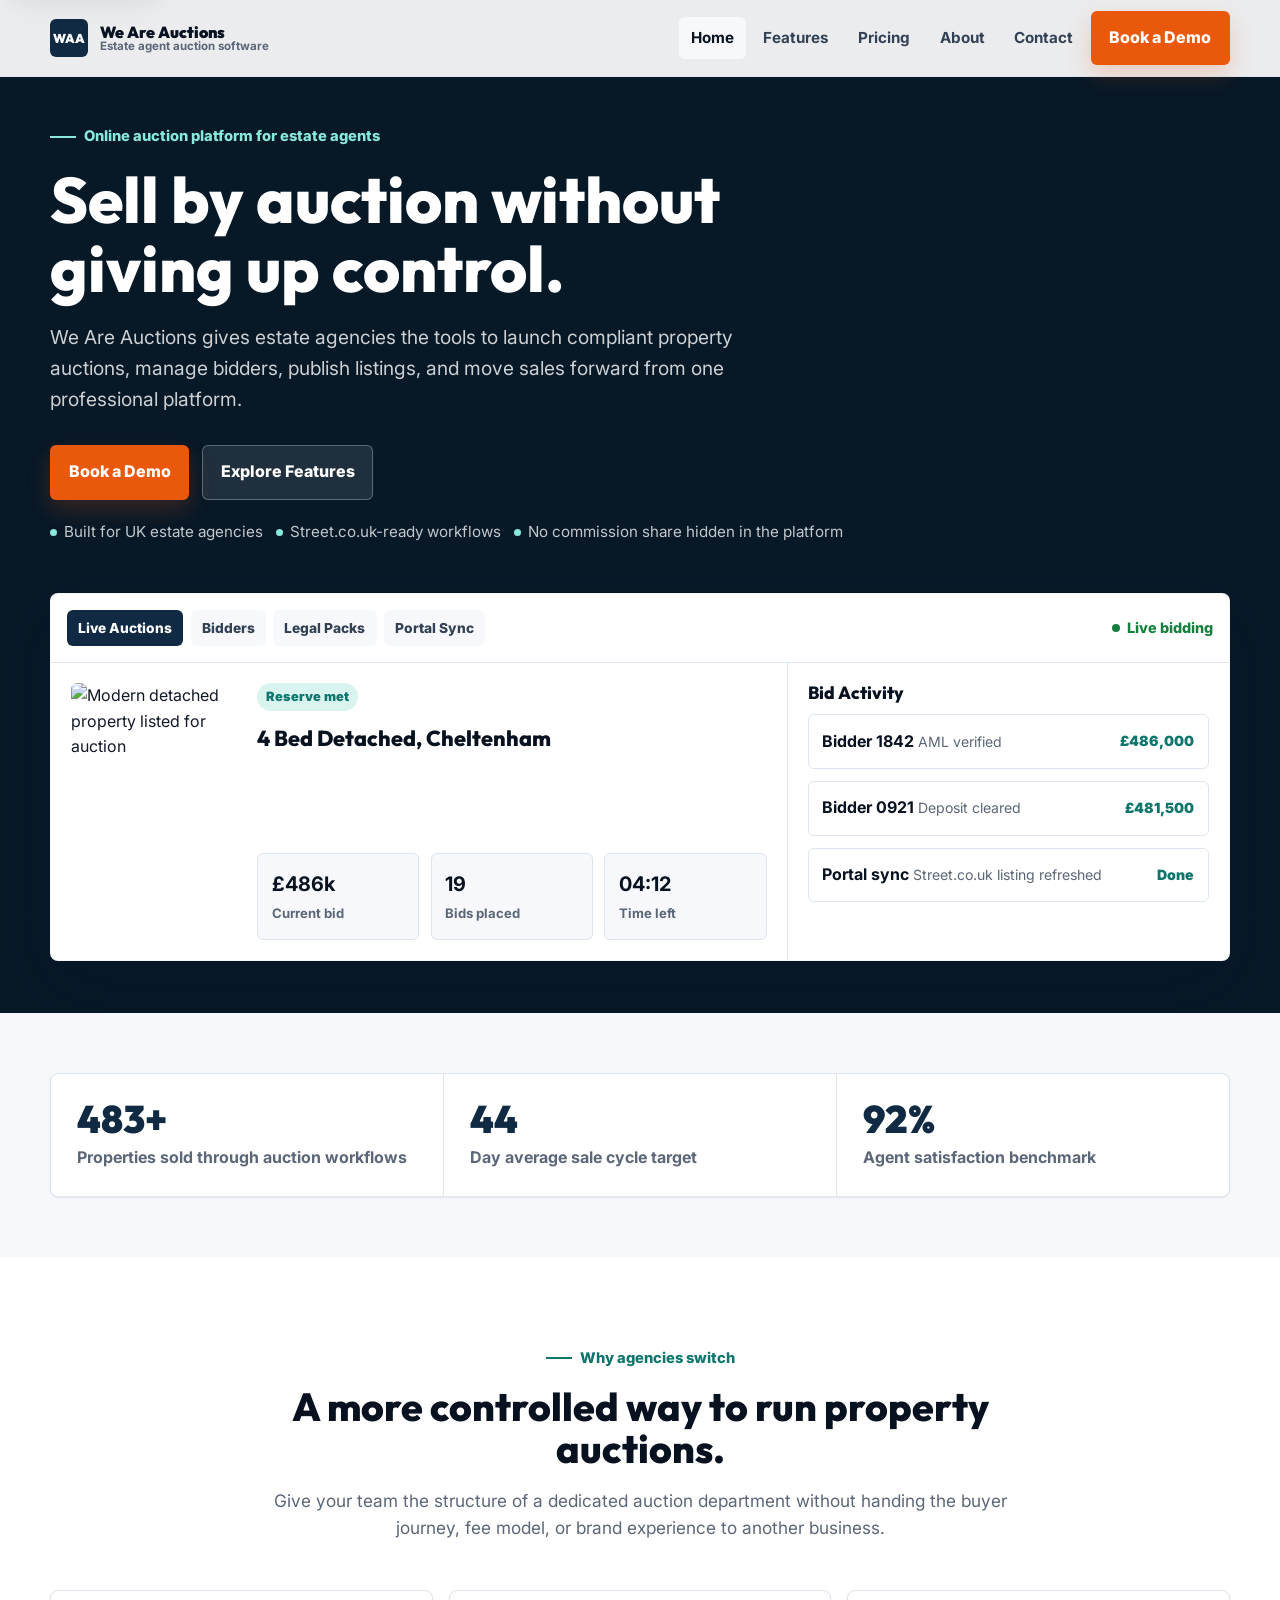
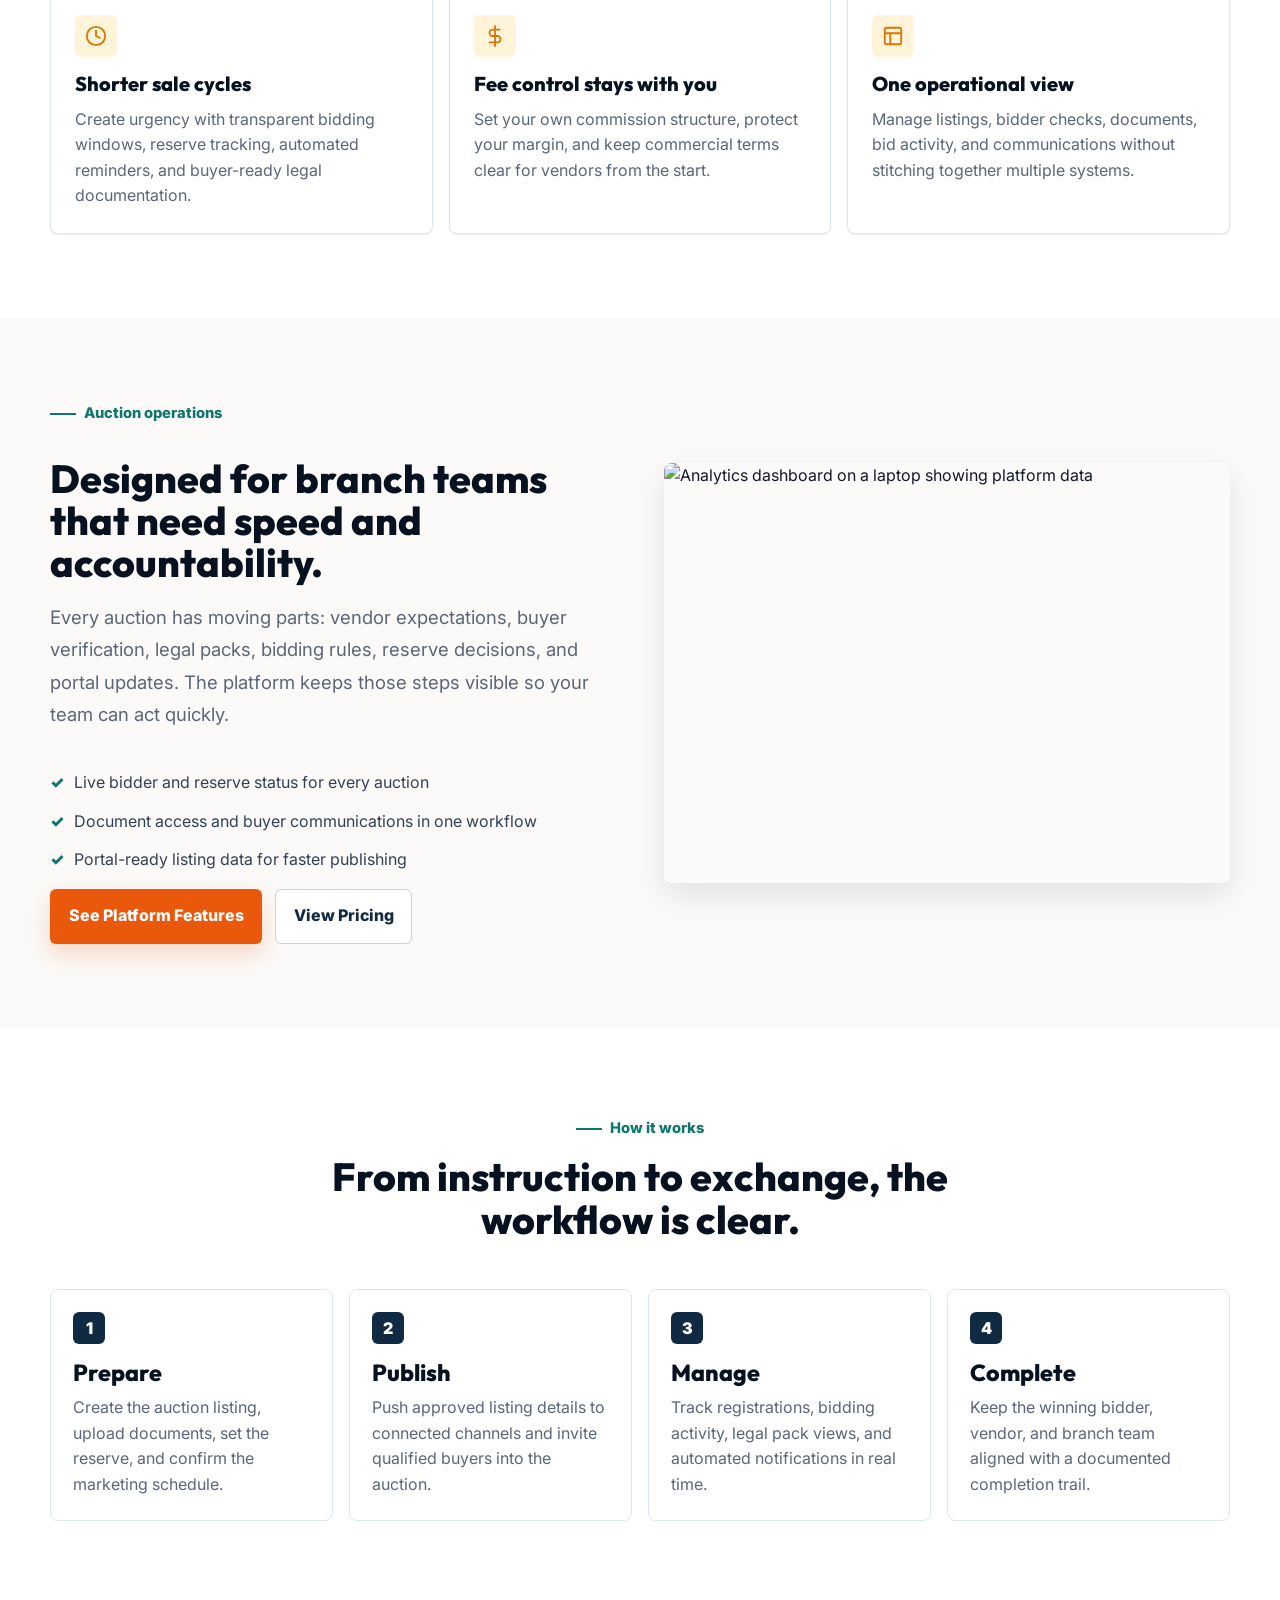
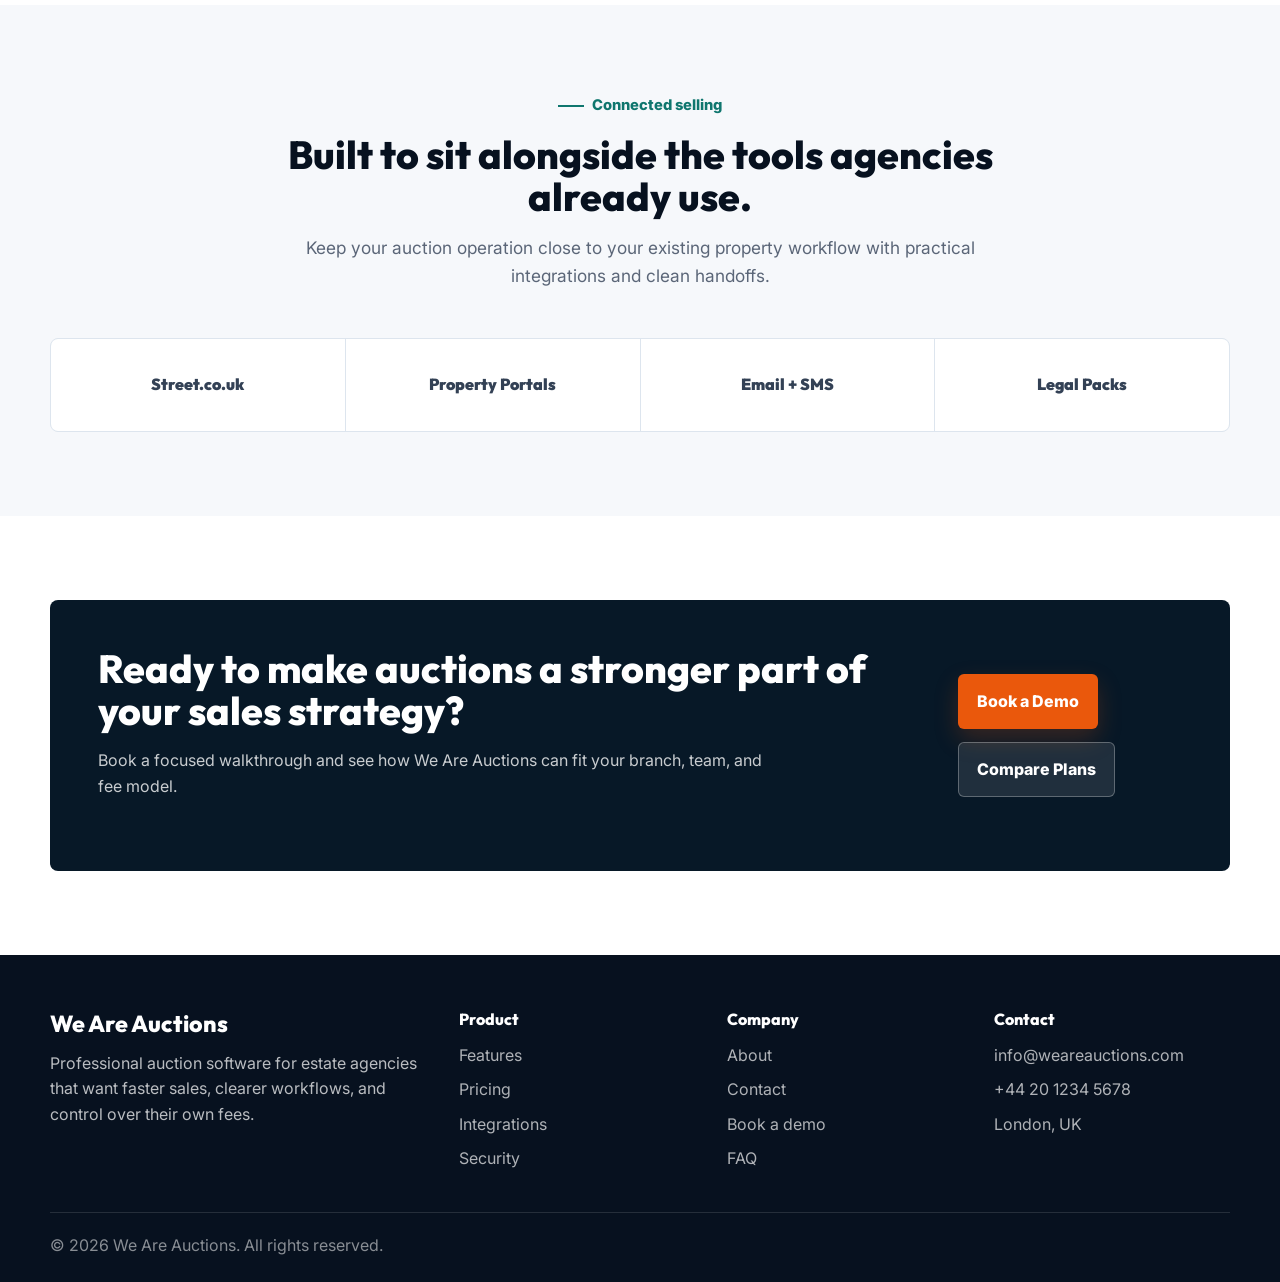
==== commit e68f2441: "made small changes" ====
--- a/index.html
+++ b/index.html
@@ -72,8 +72,8 @@
       <div class="container">
         <div class="hero-copy">
           <span class="eyebrow">Online auction platform for estate agents</span>
-          <h1>Sell by auction without giving up control of your fees.</h1>
-          <p>We Are Auctions gives estate agencies the tools to launch compliant property auctions, manage bidders, publish listings, and move sales forward from one professional dashboard.</p>
+          <h1>Sell by auction without giving up control.</h1>
+          <p>We Are Auctions gives estate agencies the tools to launch compliant property auctions, manage bidders, publish listings, and move sales forward from one professional platform.</p>
           <div class="button-row hero-actions">
             <a href="contact.html" class="btn-primary">Book a Demo</a>
             <a href="features.html" class="btn-secondary on-dark">Explore Features</a>
@@ -161,7 +161,7 @@
             <span class="stat-label">Properties sold through auction workflows</span>
           </div>
           <div class="stat-item">
-            <span class="stat-number" data-count="30">0</span>
+            <span class="stat-number" data-count="45">0</span>
             <span class="stat-label">Day average sale cycle target</span>
           </div>
           <div class="stat-item">
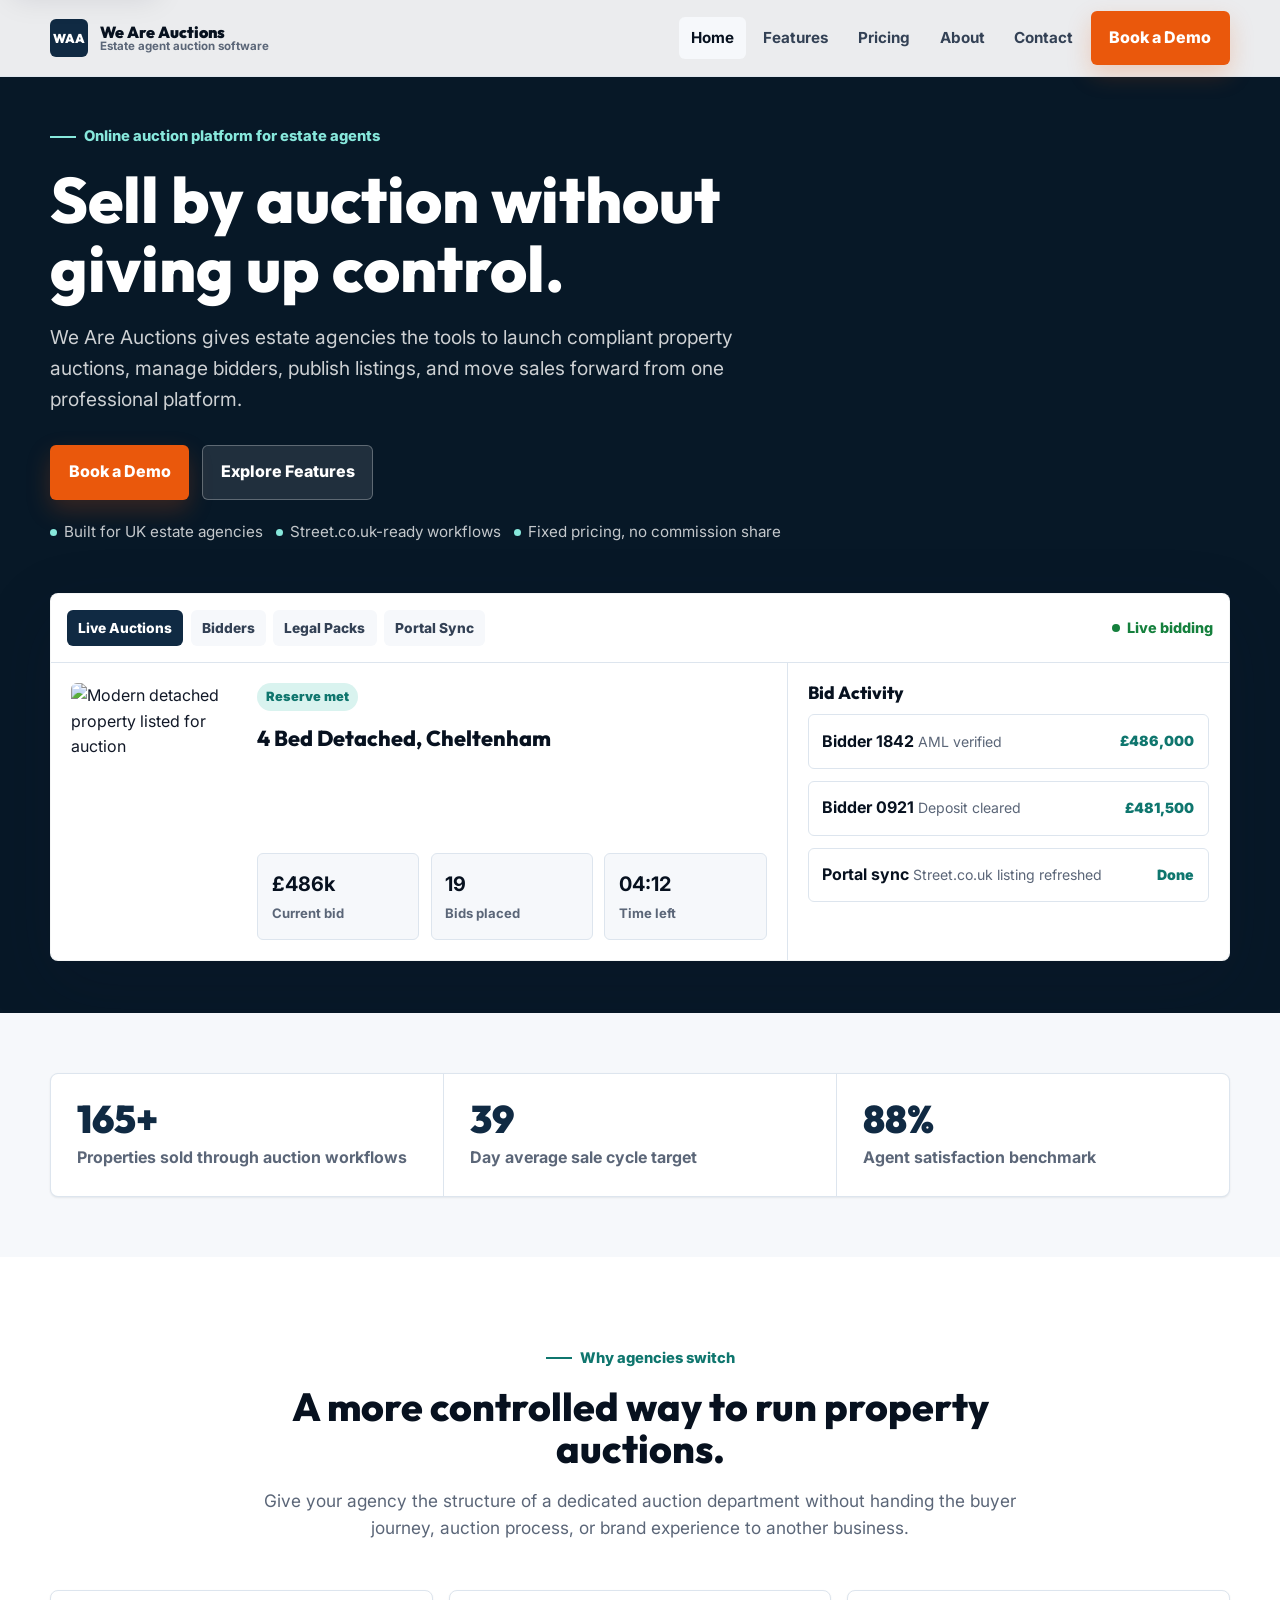
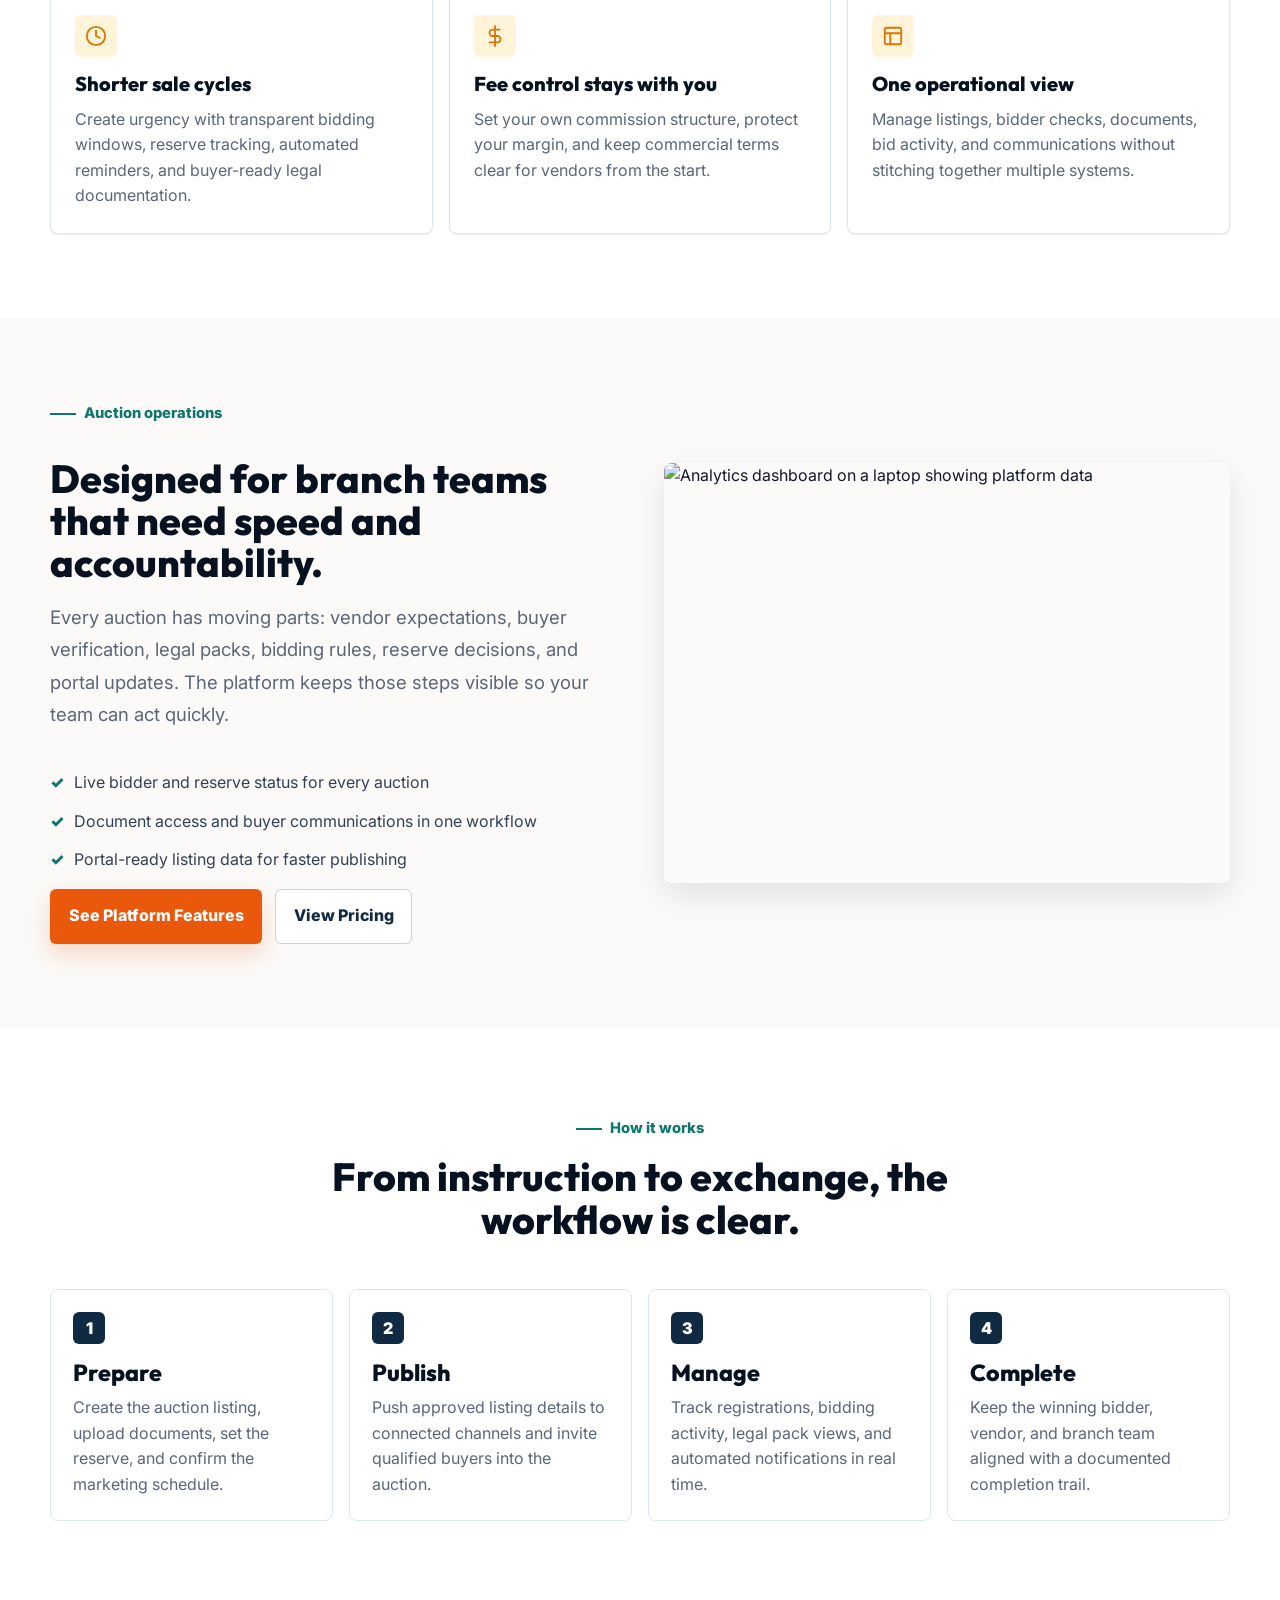
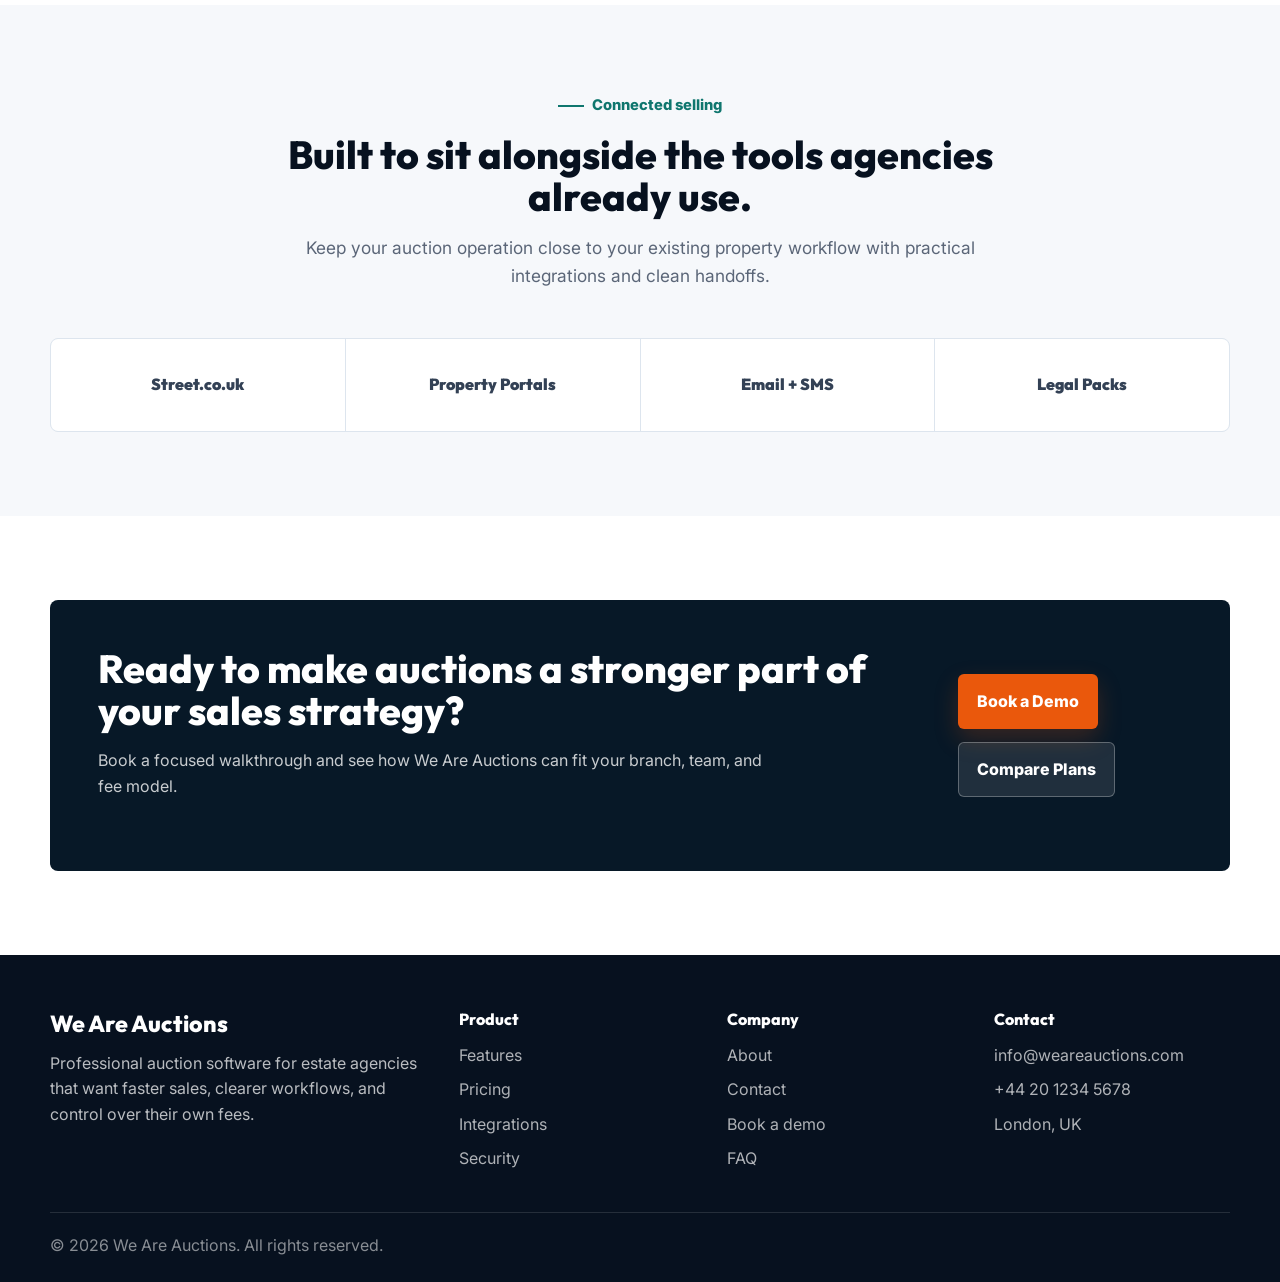
==== commit fdcf3279: "made small changes" ====
--- a/index.html
+++ b/index.html
@@ -81,7 +81,7 @@
           <div class="hero-proof" aria-label="Platform highlights">
             <span>Built for UK estate agencies</span>
             <span>Street.co.uk-ready workflows</span>
-            <span>No commission share hidden in the platform</span>
+            <span>Fixed pricing, no commission share</span>
           </div>
         </div>
 
@@ -157,11 +157,11 @@
       <div class="container">
         <div class="metrics-strip">
           <div class="stat-item">
-            <span class="stat-number" data-count="500" data-suffix="+">0</span>
+            <span class="stat-number" data-count="178" data-suffix="+">0</span>
             <span class="stat-label">Properties sold through auction workflows</span>
           </div>
           <div class="stat-item">
-            <span class="stat-number" data-count="45">0</span>
+            <span class="stat-number" data-count="42">0</span>
             <span class="stat-label">Day average sale cycle target</span>
           </div>
           <div class="stat-item">
@@ -177,7 +177,7 @@
         <div class="section-header">
           <span class="eyebrow">Why agencies switch</span>
           <h2>A more controlled way to run property auctions.</h2>
-          <p>Give your team the structure of a dedicated auction department without handing the buyer journey, fee model, or brand experience to another business.</p>
+          <p>Give your agency the structure of a dedicated auction department without handing the buyer journey, auction process, or brand experience to another business.</p>
         </div>
 
         <div class="value-props">
